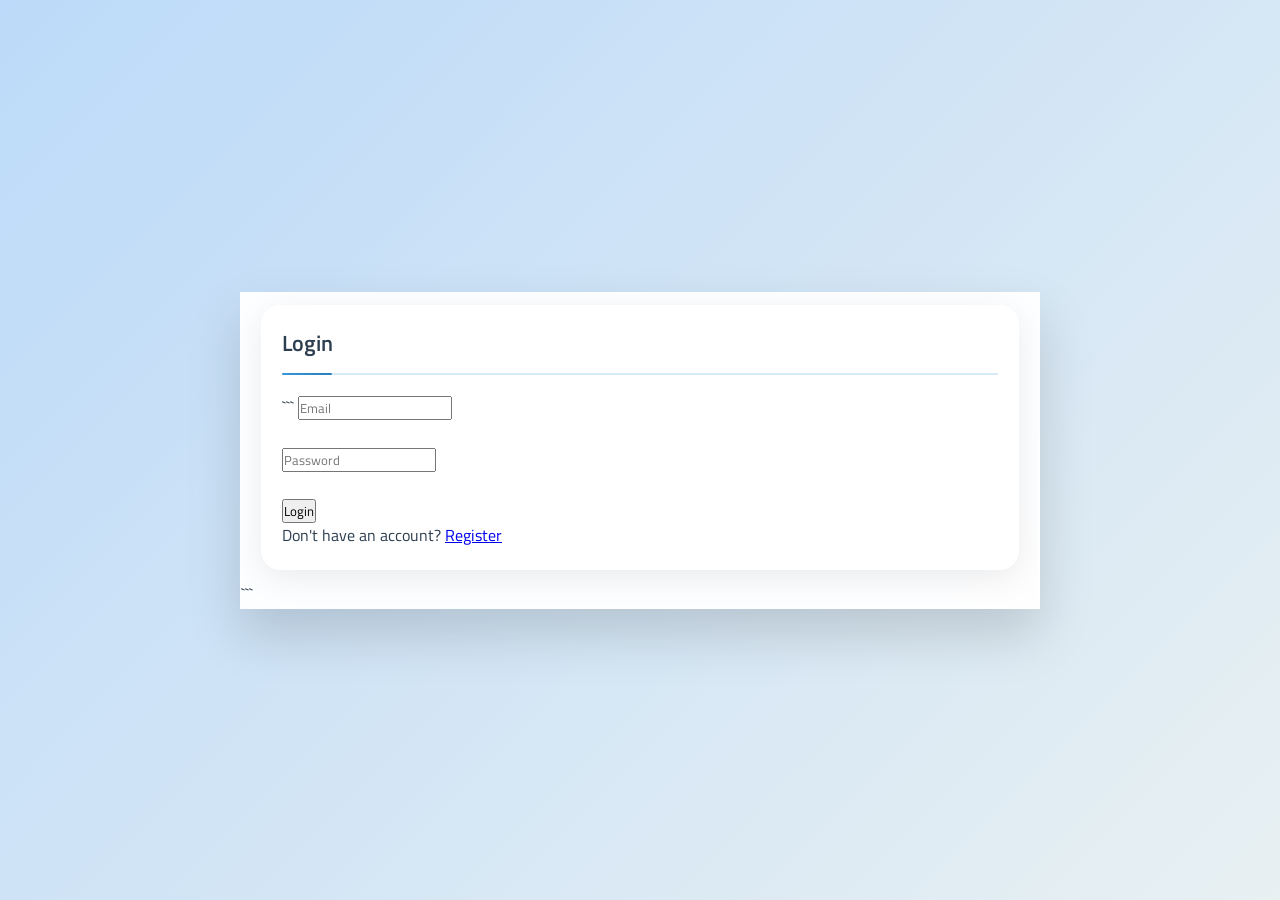
==== frontend/history.html @ b6891fa9 "Prepare deployment" ====
<!DOCTYPE html>

<html>
<head>
    <title>Analysis History</title>
    <link rel="stylesheet" href="style.css">
</head>
<body>

<div class="container">

```
<h1>📜 Analysis History</h1>

<button onclick="window.location.href='dashboard.html'">
    ← Back to Dashboard
</button>

<div id="history-container">
    Loading...
</div>
```

</div>

<script>

const token = localStorage.getItem("token");

if (!token) {
    window.location.href = "login.html";
}

async function loadHistory() {

    try {

        const response = await fetch(
            "/history",
            {
                headers: {
                    "Authorization": `Bearer ${token}`
                }
            }
        );

        const analyses = await response.json();

        const container =
            document.getElementById(
                "history-container"
            );

        if (analyses.length === 0) {

            container.innerHTML =
                "<p>No analyses found.</p>";

            return;
        }

        container.innerHTML =
            analyses.map(a => `
                <div class="card">

                    <h3>
                        Analysis #${a.id}
                    </h3>

                    <p>
                        Date:
                        ${new Date(
                            a.created_at
                        ).toLocaleString()}
                    </p>

                    <p>
                        Total Emissions:
                        <strong>
                            ${a.total_emissions}
                            kg/month
                        </strong>
                    </p>

                    <p>
                        ${a.optimizer_output}
                    </p>

                    <button
                        onclick="downloadPDF(${a.id})"
                    >
                        Download PDF
                    </button>

                </div>
            `).join("");

    }
    catch(error) {

        document.getElementById(
            "history-container"
        ).innerHTML =
            "<p>Error loading history.</p>";

        console.error(error);
    }
}

async function downloadPDF(id) {

    try {

        const response = await fetch(
            `/analysis/${id}/pdf`,
            {
                headers: {
                    "Authorization": `Bearer ${token}`
                }
            }
        );

        if (!response.ok) {
            throw new Error(
                "Failed to download PDF"
            );
        }

        const blob =
            await response.blob();

        const url =
            window.URL.createObjectURL(blob);

        const a =
            document.createElement("a");

        a.href = url;

        a.download =
            `report_${id}.pdf`;

        document.body.appendChild(a);

        a.click();

        a.remove();

        window.URL.revokeObjectURL(url);

    }
    catch(error) {

        alert(
            "Failed to download PDF"
        );

        console.error(error);
    }
}

loadHistory();

</script>

</body>
</html>
---- frontend/style.css ----
@import url("https://fonts.googleapis.com/css2?family=Titillium+Web:ital,wght@0,200;0,300;0,400;0,600;0,700;0,900;1,200;1,300;1,400;1,600;1,700&display=swap");

* {
  margin: 0;
  padding: 0;
  box-sizing: border-box;
  font-family: "Titillium Web", sans-serif;
}

body {
  font-family: "Titillium Web", sans-serif;
  background: linear-gradient(135deg, #bcdaf9, #e8f0f2);
  color: #2c3e50;
  display: flex;
  justify-content: center;
  align-items: center;
  min-height: 100vh;
  padding: 15px;
  margin: 0;
  line-height: 1.6;
}

.container {
  width: 100%;
  max-width: 800px;
  backdrop-filter: blur(15px);
  background: rgba(255, 255, 255, 0.95);

  box-shadow: 0 25px 50px rgba(0, 0, 0, 0.15),
    0 0 0 1px rgba(255, 255, 255, 0.2) inset;
  overflow: hidden;
  border: 1px solid rgba(255, 255, 255, 0.2);
}

header {
  text-align: center;
  padding: 35px 25px;
  background: linear-gradient(135deg, #2c3e50, #3498db);
  color: white;
  margin-bottom: 0;
  position: relative;
}

header::before {
  content: "";
  position: absolute;
  top: 0;
  left: 0;
  right: 0;
  bottom: 0;
  background: linear-gradient(
    135deg,
    rgba(255, 255, 255, 0.1) 0%,
    transparent 50%
  );
  pointer-events: none;
}

h1 {
  font-size: 2.8em;
  font-weight: 700;
  margin-bottom: 10px;
  background: linear-gradient(45deg, #ffffff, #ecf0f1);
  -webkit-background-clip: text;
  -webkit-text-fill-color: transparent;
  background-clip: text;
  width: fit-content;
  display: flex;
  justify-content: center;
  align-items: center;

  gap: 20px;
}

header p {
  color: rgba(255, 255, 255, 0.9);
  font-size: 1.1em;
  font-weight: 300;
}

.card {
  background: rgba(255, 255, 255, 0.98);
  border: none;
  border-radius: 20px;
  box-shadow: 0 8px 32px rgba(0, 0, 0, 0.08),
    0 1px 0 rgba(255, 255, 255, 0.5) inset;
  padding: 20px;
  margin: 12px 20px;
  transition: all 0.3s cubic-bezier(0.4, 0, 0.2, 1);
  backdrop-filter: blur(10px);
  border: 1px solid rgba(255, 255, 255, 0.3);
}

.card:hover {
  transform: translateY(-3px);
  box-shadow: 0 15px 45px rgba(0, 0, 0, 0.12),
    0 1px 0 rgba(255, 255, 255, 0.5) inset;
}

h2 {
  color: #2c3e50;
  font-size: 1.4em;
  font-weight: 600;
  margin-bottom: 20px;
  padding-bottom: 12px;
  border-bottom: 2px solid rgba(52, 152, 219, 0.2);
  position: relative;
}

h2::after {
  content: "";
  position: absolute;
  bottom: -2px;
  left: 0;
  width: 50px;
  height: 2px;
  background: linear-gradient(45deg, #3498db, #2980b9);
  border-radius: 1px;
}

.form-group {
  margin-bottom: 16px;
}

label {
  display: block;
  font-weight: 600;
  margin-bottom: 8px;
  color: #34495e;
  font-size: 0.9em;
  letter-spacing: 0.01em;
}

input[type="text"],
input[type="number"],
select,
input[type="range"] {
  width: 100%;
  padding: 14px 18px;
  border: 2px solid rgba(52, 152, 219, 0.1);
  border-radius: 12px;
  box-sizing: border-box;
  font-size: 1em;
  transition: all 0.3s cubic-bezier(0.4, 0, 0.2, 1);
  background: rgba(255, 255, 255, 0.8);
}

input[type="text"]:focus,
input[type="number"]:focus,
select:focus {
  outline: none;
  border-color: #3498db;
  box-shadow: 0 0 0 3px rgba(52, 152, 219, 0.1);
  transform: translateY(-1px);
}

input[type="range"] {
  appearance: none;
  -webkit-appearance: none;
  height: 8px;
  background: linear-gradient(
    90deg,
    rgba(52, 152, 219, 0.2),
    rgba(52, 152, 219, 0.4)
  );
  border-radius: 5px;
  border: none;
}

input[type="range"]::-webkit-slider-thumb {
  -webkit-appearance: none;
  appearance: none;
  width: 24px;
  height: 24px;
  border-radius: 50%;
  background: linear-gradient(45deg, #3498db, #2980b9);
  cursor: pointer;
  box-shadow: 0 4px 12px rgba(52, 152, 219, 0.4);
  transition: all 0.2s ease;
}

input[type="range"]::-webkit-slider-thumb:hover {
  transform: scale(1.1);
  box-shadow: 0 6px 16px rgba(52, 152, 219, 0.6);
}

.radio-group {
  display: flex;
  gap: 20px;
  margin-top: 10px;
}

.radio-group input[type="radio"] {
  width: auto;
  margin-right: 8px;
  accent-color: #3498db;
}

.radio-group label {
  display: flex;
  align-items: center;
  font-weight: 500;
  cursor: pointer;
  transition: color 0.2s ease;
}

.radio-group label:hover {
  color: #3498db;
}

.submit-btn {
  width: 95%;
  padding: 8px;
  border: none;
  background: linear-gradient(135deg, #3498db, #2980b9);
  color: #fff;
  font-size: 1.2em;
  font-weight: 600;
  border-radius: 12px;
  cursor: pointer;
  transition: all 0.3s cubic-bezier(0.4, 0, 0.2, 1);
  margin: 20px;
  box-shadow: 0 8px 25px rgba(52, 152, 219, 0.3);
}

.submit-btn:hover {
  background: linear-gradient(135deg, #2980b9, #1f618d);
  transform: translateY(-2px);
  box-shadow: 0 12px 30px rgba(52, 152, 219, 0.4);
}

.submit-btn:active {
  transform: translateY(0);
}

.results-area {
  margin-top: 20px;
  background-color: #e8f5e9;
  border: 1px solid #a5d6a7;
  border-radius: 8px;
  padding: 20px;
  display: none; /* Initially hidden */
  white-space: pre-wrap; /* Preserve formatting from LLM output */
}

/* add */
/* Additional CSS for clean results display - Add this to your existing style.css */

.results-area {
  margin-top: 20px;
  background-color: #ffffff;
  border-radius: 12px;
  box-shadow: 0 4px 15px rgba(0, 0, 0, 0.1);
  display: none; /* Initially hidden */
}

.loading {
  text-align: center;
  padding: 40px;
  font-size: 1.2em;
  color: #337033;
  background-color: #f8f9fa;
  border-radius: 12px;
}

.results-container {
  padding: 0;
  background: rgba(255, 255, 255, 0.98);
  border-radius: 20px;
  margin: 20px;
  overflow: hidden;
  box-shadow: 0 10px 40px rgba(0, 0, 0, 0.1),
    0 1px 0 rgba(255, 255, 255, 0.5) inset;
  backdrop-filter: blur(10px);
}

.result-header {
  background: linear-gradient(135deg, #2c3e50, #3498db);
  color: white;
  padding: 20px 25px;
  text-align: center;
  position: relative;
}

.result-header::before {
  content: "";
  position: absolute;
  top: 0;
  left: 0;
  right: 0;
  bottom: 0;
  background: linear-gradient(
    135deg,
    rgba(255, 255, 255, 0.1) 0%,
    transparent 50%
  );
  pointer-events: none;
}

.result-header h2 {
  margin: 0;
  font-size: 1.6em;
  font-weight: 600;
  position: relative;
  z-index: 1;
}

.result-section {
  padding: 15px 25px;
  border-bottom: 1px solid rgba(0, 0, 0, 0.05);
}

.result-section:last-child {
  border-bottom: none;
}

.result-section h3 {
  color: #2c3e50;
  font-size: 1.2em;
  margin: 0 0 12px 0;
  font-weight: 600;
  display: flex;
  align-items: center;
  gap: 8px;
}

.content-box {
  background: linear-gradient(135deg, #f8f9fa, #e9ecef);
  padding: 15px;
  border-radius: 12px;
  border-left: 4px solid #3498db;
  line-height: 1.6;
  font-size: 0.95em;
  box-shadow: 0 2px 8px rgba(0, 0, 0, 0.05);
}

.highlight-box {
  background: linear-gradient(135deg, #e3f2fd, #bbdefb);
  padding: 15px;
  border-radius: 12px;
  border: 1px solid #2196f3;
  color: #1565c0;
  font-weight: 500;
  box-shadow: 0 2px 8px rgba(33, 150, 243, 0.1);
  font-size: 0.95em;
}

.green-box {
  background: linear-gradient(135deg, #e8f5e9, #c8e6c9);
  padding: 15px;
  border-radius: 12px;
  border-left: 4px solid #4caf50;
  line-height: 1.6;
  font-size: 0.95em;
  box-shadow: 0 2px 8px rgba(76, 175, 80, 0.1);
}
.header-title-a {
  display: flex;
  align-items: center;
  justify-content: center;
}

.logo {
  max-width: 85px;
  margin: 0 auto;
  display: block;
}

.emissions-grid {
  display: grid;
  grid-template-columns: repeat(auto-fit, minmax(180px, 1fr));
  gap: 12px;
  margin-top: 12px;
}

.emission-item {
  background: linear-gradient(135deg, #ffffff, #f8f9fa);
  border: 1px solid rgba(0, 0, 0, 0.05);
  border-radius: 12px;
  padding: 15px;
  text-align: center;
  box-shadow: 0 4px 12px rgba(0, 0, 0, 0.05),
    0 1px 0 rgba(255, 255, 255, 0.8) inset;
  transition: all 0.3s cubic-bezier(0.4, 0, 0.2, 1);
}

.emission-item:hover {
  transform: translateY(-3px);
  box-shadow: 0 6px 20px rgba(0, 0, 0, 0.1),
    0 1px 0 rgba(255, 255, 255, 0.8) inset;
}

.emission-item.total {
  background: linear-gradient(135deg, #3498db, #2980b9);
  color: white;
  border-color: #2980b9;
  transform: scale(1.02);
}

.emission-item.total:hover {
  transform: scale(1.05) translateY(-3px);
}

.emission-value {
  font-size: 1.5em;
  font-weight: 700;
  color: #2c3e50;
  margin-bottom: 5px;
}

.emission-item.total .emission-value {
  color: white;
}

.emission-label {
  color: #7f8c8d;
  font-size: 0.8em;
  font-weight: 500;
  letter-spacing: 0.02em;
}

.emission-item.total .emission-label {
  color: rgba(255, 255, 255, 0.9);
}

.suggestions-section {
  background: linear-gradient(135deg, #fafafa, #f5f5f5);
}

.suggestion-category {
  margin-bottom: 18px;
}

.suggestion-category:last-child {
  margin-bottom: 0;
}

.suggestion-category h4 {
  color: #2c3e50;
  font-size: 1.05em;
  margin: 0 0 8px 0;
  font-weight: 600;
  display: flex;
  align-items: center;
  gap: 6px;
}

.suggestion-list {
  list-style: none;
  padding: 0;
  margin: 0;
}

.suggestion-list li {
  background: rgba(255, 255, 255, 0.8);
  margin: 6px 0;
  padding: 10px 14px;
  border-radius: 10px;
  border-left: 3px solid #3498db;
  transition: all 0.3s cubic-bezier(0.4, 0, 0.2, 1);
  font-size: 0.9em;
  line-height: 1.5;
  box-shadow: 0 2px 6px rgba(0, 0, 0, 0.03);
}

.suggestion-list li:hover {
  background: rgba(255, 255, 255, 1);
  transform: translateX(5px);
  box-shadow: 0 3px 10px rgba(0, 0, 0, 0.08);
  border-left-color: #2980b9;
}

.suggestion-list li:hover {
  transform: translateX(5px);
  box-shadow: 0 3px 10px rgba(0, 0, 0, 0.1);
}

.error-message {
  background-color: #ffebee;
  border: 1px solid #e57373;
  border-radius: 8px;
  padding: 20px;
  text-align: center;
}

.error-message h3 {
  color: #c62828;
  margin: 0 0 15px 0;
}

.error-message p {
  color: #d32f2f;
  margin: 10px 0;
}

/* Special formatting for decision section */
.summary-title {
  background: linear-gradient(135deg, #e8f5e9, #c8e6c9);
  padding: 12px 15px;
  border-radius: 6px;
  font-weight: bold;
  color: #2e7d32;
  margin: 15px 0 10px 0;
  border-left: 4px solid #4caf50;
}

.plan-title {
  background: linear-gradient(135deg, #fff3e0, #ffcc02);
  padding: 12px 15px;
  border-radius: 6px;
  font-weight: bold;
  color: #e65100;
  margin: 20px 0 15px 0;
  border-left: 4px solid #ff9800;
}

.action-item {
  background: white;
  margin: 15px 0;
  padding: 20px;
  border-radius: 8px;
  border: 1px solid #e0e0e0;
  box-shadow: 0 2px 5px rgba(0, 0, 0, 0.05);
}

.action-title {
  background: linear-gradient(135deg, #e3f2fd, #bbdefb);
  color: #1976d2;
  font-weight: bold;
  padding: 8px 12px;
  border-radius: 4px;
  margin: 10px 0 8px 0;
  display: inline-block;
}

.impact-title {
  background: linear-gradient(135deg, #f3e5f5, #ce93d8);
  color: #7b1fa2;
  font-weight: bold;
  padding: 8px 12px;
  border-radius: 4px;
  margin: 10px 0 8px 0;
  display: inline-block;
}

.content-box strong {
  color: #2e7d32;
  font-weight: 600;
}

/* Responsive design */
@media (max-width: 768px) {
  .emissions-grid {
    grid-template-columns: repeat(2, 1fr);
  }

  .result-section {
    padding: 20px;
  }

  .result-header {
    padding: 20px;
  }

  .result-header h2 {
    font-size: 1.5em;
  }
}

@media (max-width: 480px) {
  .emissions-grid {
    grid-template-columns: 1fr;
  }

  .emission-value {
    font-size: 1.5em;
  }
}

/* Animation keyframes and classes */
@keyframes fadeIn {
  from {
    opacity: 0;
  }
  to {
    opacity: 1;
  }
}

@keyframes slideDown {
  from {
    opacity: 0;
    transform: translateY(-30px);
  }
  to {
    opacity: 1;
    transform: translateY(0);
  }
}

@keyframes slideUp {
  from {
    opacity: 0;
    transform: translateY(30px);
  }
  to {
    opacity: 1;
    transform: translateY(0);
  }
}

@keyframes slideInLeft {
  from {
    opacity: 0;
    transform: translateX(-30px);
  }
  to {
    opacity: 1;
    transform: translateX(0);
  }
}

@keyframes bounceIn {
  0% {
    opacity: 0;
    transform: scale(0.3);
  }
  50% {
    opacity: 1;
    transform: scale(1.05);
  }
  70% {
    transform: scale(0.9);
  }
  100% {
    opacity: 1;
    transform: scale(1);
  }
}

/* Animation classes */
.fade-in {
  animation: fadeIn 0.8s ease-out;
}

.slide-down {
  animation: slideDown 0.6s ease-out;
}

.slide-up {
  animation: slideUp 0.6s ease-out;
  animation-fill-mode: both;
}

.slide-in-left {
  animation: slideInLeft 0.5s ease-out;
  animation-fill-mode: both;
}

.bounce-in {
  animation: bounceIn 0.6s ease-out;
  animation-fill-mode: both;
}

/* Reduced spacing for compact layout */
.suggestion-category {
  margin-bottom: 15px;
}

.suggestion-category:last-child {
  margin-bottom: 0;
}

.suggestion-list li {
  background-color: white;
  margin: 8px 0;
  padding: 12px;
  border-radius: 8px;
  border-left: 3px solid #4caf50;
  box-shadow: 0 2px 5px rgba(0, 0, 0, 0.05);
  line-height: 1.4;
  transition: all 0.2s ease;
}

.content-box,
.highlight-box,
.green-box {
  padding: 15px;
  margin-bottom: 0;
}

.emissions-grid {
  gap: 12px;
  margin-top: 10px;
}

.emission-item {
  padding: 15px;
}

.result-header {
  padding: 20px;
}
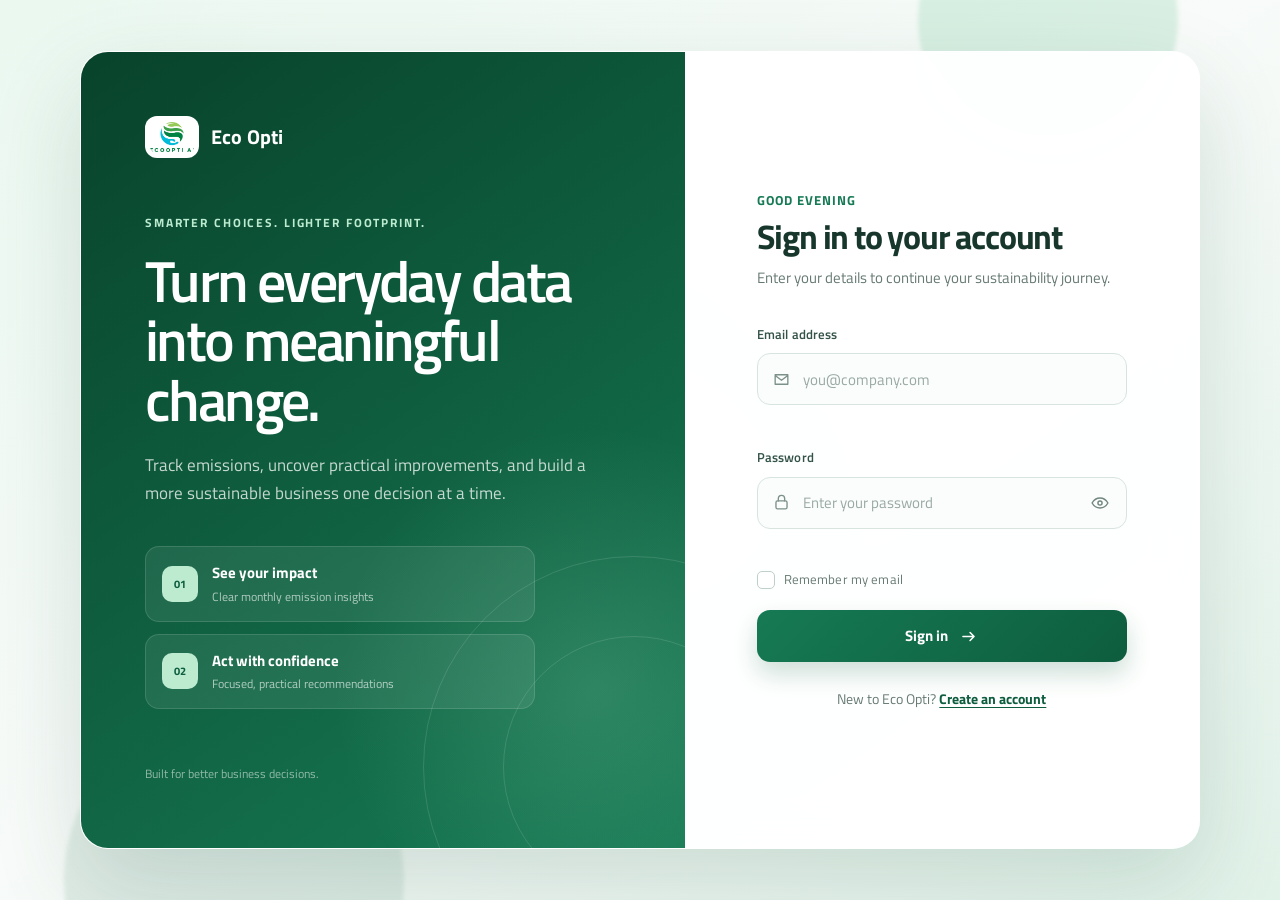
==== commit 8ebc8b59: "fix(api): resolve duplicate PDF route signature and sanitize history UI" ====
--- a/frontend/history.html
+++ b/frontend/history.html
@@ -1,30 +1,32 @@
 <!DOCTYPE html>
-
-<html>
+<html lang="en">
 <head>
-    <title>Analysis History</title>
+    <meta charset="UTF-8">
+    <meta name="viewport" content="width=device-width, initial-scale=1.0">
+    <title>Analysis History - Eco Opti Agent</title>
     <link rel="stylesheet" href="style.css">
+    <link rel="icon" href="FullLogo_NoBuffer.jpg" type="image/jpeg">
 </head>
 <body>
 
 <div class="container">
+    <header>
+        <h1>📜 Analysis History</h1>
+        <p>Review past sustainability reports and download PDF summaries</p>
+    </header>
 
-```
-<h1>📜 Analysis History</h1>
+    <div style="padding: 20px;">
+        <button class="submit-btn" style="width: auto; margin: 0 0 20px 0; padding: 10px 20px; font-size: 1em;" onclick="window.location.href='dashboard.html'">
+            ← Back to Dashboard
+        </button>
 
-<button onclick="window.location.href='dashboard.html'">
-    ← Back to Dashboard
-</button>
-
-<div id="history-container">
-    Loading...
-</div>
-```
-
+        <div id="history-container">
+            <p>Loading your past analyses...</p>
+        </div>
+    </div>
 </div>
 
 <script>
-
 const token = localStorage.getItem("token");
 
 if (!token) {
@@ -32,135 +34,72 @@
 }
 
 async function loadHistory() {
+    try {
+        const response = await fetch("/history", {
+            headers: {
+                "Authorization": `Bearer ${token}`
+            }
+        });
 
-    try {
-
-        const response = await fetch(
-            "/history",
-            {
-                headers: {
-                    "Authorization": `Bearer ${token}`
-                }
-            }
-        );
+        if (!response.ok) {
+            throw new Error("Failed to load history");
+        }
 
         const analyses = await response.json();
+        const container = document.getElementById("history-container");
 
-        const container =
-            document.getElementById(
-                "history-container"
-            );
-
-        if (analyses.length === 0) {
-
-            container.innerHTML =
-                "<p>No analyses found.</p>";
-
+        if (!Array.isArray(analyses) || analyses.length === 0) {
+            container.innerHTML = "<p>No past analyses found.</p>";
             return;
         }
 
-        container.innerHTML =
-            analyses.map(a => `
-                <div class="card">
-
-                    <h3>
-                        Analysis #${a.id}
-                    </h3>
-
-                    <p>
-                        Date:
-                        ${new Date(
-                            a.created_at
-                        ).toLocaleString()}
-                    </p>
-
-                    <p>
-                        Total Emissions:
-                        <strong>
-                            ${a.total_emissions}
-                            kg/month
-                        </strong>
-                    </p>
-
-                    <p>
-                        ${a.optimizer_output}
-                    </p>
-
-                    <button
-                        onclick="downloadPDF(${a.id})"
-                    >
-                        Download PDF
-                    </button>
-
-                </div>
-            `).join("");
-
+        container.innerHTML = analyses.map(a => `
+            <div class="card">
+                <h3>Analysis #${a.id}</h3>
+                <p><strong>Date:</strong> ${new Date(a.created_at).toLocaleString()}</p>
+                <p><strong>Total Emissions:</strong> ${a.total_emissions} kg CO₂ / month</p>
+                <p style="margin-top: 10px;"><strong>Key Output:</strong> ${a.optimizer_output}</p>
+                <button class="submit-btn" style="width: auto; margin: 15px 0 0 0; padding: 8px 16px; font-size: 0.9em;" onclick="downloadPDF(${a.id})">
+                    📥 Download PDF Report
+                </button>
+            </div>
+        `).join("");
     }
     catch(error) {
-
-        document.getElementById(
-            "history-container"
-        ).innerHTML =
-            "<p>Error loading history.</p>";
-
+        document.getElementById("history-container").innerHTML = "<p style='color: red;'>Error loading analysis history.</p>";
         console.error(error);
     }
 }
 
 async function downloadPDF(id) {
-
     try {
-
-        const response = await fetch(
-            `/analysis/${id}/pdf`,
-            {
-                headers: {
-                    "Authorization": `Bearer ${token}`
-                }
+        const response = await fetch(`/analysis/${id}/pdf`, {
+            headers: {
+                "Authorization": `Bearer ${token}`
             }
-        );
+        });
 
         if (!response.ok) {
-            throw new Error(
-                "Failed to download PDF"
-            );
+            throw new Error("Failed to download PDF");
         }
 
-        const blob =
-            await response.blob();
-
-        const url =
-            window.URL.createObjectURL(blob);
-
-        const a =
-            document.createElement("a");
-
+        const blob = await response.blob();
+        const url = window.URL.createObjectURL(blob);
+        const a = document.createElement("a");
         a.href = url;
-
-        a.download =
-            `report_${id}.pdf`;
-
+        a.download = `report_${id}.pdf`;
         document.body.appendChild(a);
-
         a.click();
-
         a.remove();
-
         window.URL.revokeObjectURL(url);
-
     }
     catch(error) {
-
-        alert(
-            "Failed to download PDF"
-        );
-
+        alert("Failed to download PDF report");
         console.error(error);
     }
 }
 
 loadHistory();
-
 </script>
 
 </body>
--- a/frontend/style.css
+++ b/frontend/style.css
@@ -698,6 +698,725 @@
   padding: 15px;
 }
 
-.result-header {
-  padding: 20px;
-}
+.result-header {
+  padding: 20px;
+}
+
+/* Login page */
+.login-page {
+  --login-ink: #17372c;
+  --login-muted: #667a72;
+  --login-green: #167a54;
+  --login-green-dark: #0d5d3e;
+  --login-mint: #dff5e9;
+  --pointer-x: 50vw;
+  --pointer-y: 50vh;
+  display: grid;
+  min-height: 100vh;
+  padding: 28px;
+  overflow-x: hidden;
+  background:
+    radial-gradient(
+      500px circle at var(--pointer-x) var(--pointer-y),
+      rgba(116, 211, 163, 0.16),
+      transparent 48%
+    ),
+    linear-gradient(145deg, #eaf8f0 0%, #f8fbf9 48%, #e1f2e9 100%);
+  color: var(--login-ink);
+}
+
+.login-page::before {
+  content: "";
+  position: fixed;
+  inset: 0;
+  pointer-events: none;
+  opacity: 0.35;
+  background-image: radial-gradient(rgba(22, 122, 84, 0.25) 0.7px, transparent 0.7px);
+  background-size: 18px 18px;
+  mask-image: linear-gradient(to bottom right, black, transparent 70%);
+}
+
+.login-glow {
+  position: fixed;
+  border-radius: 50%;
+  filter: blur(2px);
+  pointer-events: none;
+  animation: login-float 9s ease-in-out infinite;
+}
+
+.login-glow-one {
+  top: -110px;
+  right: 8%;
+  width: 260px;
+  height: 260px;
+  background: rgba(82, 186, 132, 0.18);
+}
+
+.login-glow-two {
+  bottom: -150px;
+  left: 5%;
+  width: 340px;
+  height: 340px;
+  background: rgba(69, 142, 110, 0.12);
+  animation-delay: -4s;
+}
+
+.login-shell {
+  z-index: 1;
+  display: grid;
+  grid-template-columns: minmax(0, 1.08fr) minmax(420px, 0.92fr);
+  width: min(1120px, 100%);
+  min-height: min(720px, calc(100vh - 56px));
+  margin: auto;
+  overflow: hidden;
+  border: 1px solid rgba(255, 255, 255, 0.85);
+  border-radius: 28px;
+  background: rgba(255, 255, 255, 0.76);
+  box-shadow: 0 35px 90px rgba(31, 82, 61, 0.16);
+  backdrop-filter: blur(20px);
+  animation: login-arrive 0.7s cubic-bezier(0.22, 1, 0.36, 1);
+}
+
+.login-story {
+  position: relative;
+  display: flex;
+  flex-direction: column;
+  padding: clamp(32px, 5vw, 64px);
+  overflow: hidden;
+  background:
+    radial-gradient(circle at 85% 80%, rgba(169, 231, 195, 0.18), transparent 32%),
+    linear-gradient(145deg, #08432b, #167a54);
+  color: white;
+}
+
+.login-story::before,
+.login-story::after {
+  content: "";
+  position: absolute;
+  border: 1px solid rgba(255, 255, 255, 0.12);
+  border-radius: 50%;
+}
+
+.login-story::before {
+  right: -160px;
+  bottom: -130px;
+  width: 420px;
+  height: 420px;
+}
+
+.login-story::after {
+  right: -80px;
+  bottom: -50px;
+  width: 260px;
+  height: 260px;
+}
+
+.login-brand {
+  z-index: 1;
+  display: inline-flex;
+  align-items: center;
+  align-self: flex-start;
+  gap: 12px;
+  color: white;
+  font-size: 1.25rem;
+  font-weight: 700;
+  letter-spacing: 0.01em;
+  text-decoration: none;
+}
+
+.login-brand img {
+  width: 54px;
+  height: 42px;
+  padding: 5px;
+  border-radius: 12px;
+  object-fit: contain;
+  background: white;
+}
+
+.story-content {
+  z-index: 1;
+  max-width: 530px;
+  margin: auto 0;
+  padding: 55px 0;
+}
+
+.eyebrow {
+  margin-bottom: 18px;
+  color: #bcebd0;
+  font-size: 0.78rem;
+  font-weight: 700;
+  letter-spacing: 0.15em;
+  text-transform: uppercase;
+}
+
+.login-story h1 {
+  display: block;
+  width: auto;
+  margin: 0 0 22px;
+  color: white;
+  background: none;
+  font-size: clamp(2.35rem, 4.5vw, 4.25rem);
+  font-weight: 600;
+  line-height: 1.03;
+  letter-spacing: -0.045em;
+  -webkit-text-fill-color: currentColor;
+}
+
+.story-copy {
+  max-width: 500px;
+  color: rgba(255, 255, 255, 0.76);
+  font-size: 1.05rem;
+  line-height: 1.7;
+}
+
+.impact-preview {
+  display: grid;
+  gap: 12px;
+  margin-top: 38px;
+}
+
+.impact-card {
+  display: flex;
+  align-items: center;
+  gap: 14px;
+  max-width: 390px;
+  padding: 14px 16px;
+  border: 1px solid rgba(255, 255, 255, 0.13);
+  border-radius: 14px;
+  background: rgba(255, 255, 255, 0.08);
+  transition: transform 0.25s ease, background 0.25s ease;
+}
+
+.impact-card:hover {
+  transform: translateX(6px);
+  background: rgba(255, 255, 255, 0.13);
+}
+
+.impact-icon {
+  display: grid;
+  flex: 0 0 36px;
+  width: 36px;
+  height: 36px;
+  place-items: center;
+  border-radius: 10px;
+  background: #bcebd0;
+  color: #0d5d3e;
+  font-size: 0.7rem;
+  font-weight: 700;
+}
+
+.impact-card strong,
+.impact-card div > span {
+  display: block;
+}
+
+.impact-card strong {
+  font-size: 0.92rem;
+}
+
+.impact-card div > span {
+  margin-top: 2px;
+  color: rgba(255, 255, 255, 0.65);
+  font-size: 0.78rem;
+}
+
+.story-note {
+  z-index: 1;
+  color: rgba(255, 255, 255, 0.54);
+  font-size: 0.78rem;
+}
+
+.login-panel {
+  display: grid;
+  place-items: center;
+  padding: clamp(34px, 6vw, 72px);
+  background: rgba(255, 255, 255, 0.74);
+}
+
+.login-form-wrap {
+  width: min(390px, 100%);
+}
+
+.login-heading {
+  margin-bottom: 34px;
+}
+
+.login-kicker {
+  display: block;
+  margin-bottom: 5px;
+  color: var(--login-green);
+  font-size: 0.82rem;
+  font-weight: 700;
+  letter-spacing: 0.08em;
+  text-transform: uppercase;
+}
+
+.login-heading h2 {
+  margin: 0;
+  padding: 0;
+  border: 0;
+  color: var(--login-ink);
+  font-size: clamp(1.75rem, 3vw, 2.15rem);
+  font-weight: 700;
+  line-height: 1.2;
+  letter-spacing: -0.035em;
+}
+
+.login-heading h2::after {
+  display: none;
+}
+
+.login-heading p {
+  margin-top: 10px;
+  color: var(--login-muted);
+  font-size: 0.92rem;
+  line-height: 1.55;
+}
+
+.login-field {
+  margin-bottom: 20px;
+}
+
+.login-field label {
+  margin-bottom: 8px;
+  color: #345348;
+  font-size: 0.84rem;
+  font-weight: 600;
+}
+
+.label-row {
+  display: flex;
+  align-items: center;
+  justify-content: space-between;
+}
+
+.input-wrap {
+  position: relative;
+  display: flex;
+  align-items: center;
+}
+
+.input-wrap > svg {
+  position: absolute;
+  left: 15px;
+  z-index: 1;
+  width: 19px;
+  fill: none;
+  stroke: #7c9189;
+  stroke-linecap: round;
+  stroke-linejoin: round;
+  stroke-width: 1.7;
+  pointer-events: none;
+  transition: stroke 0.2s ease;
+}
+
+.login-page .input-wrap input {
+  width: 100%;
+  height: 52px;
+  padding: 0 48px 0 45px;
+  border: 1px solid #d8e4de;
+  border-radius: 13px;
+  outline: none;
+  background: rgba(250, 253, 251, 0.85);
+  color: var(--login-ink);
+  font: inherit;
+  font-size: 0.94rem;
+  transition: border-color 0.2s ease, box-shadow 0.2s ease, background 0.2s ease;
+}
+
+.login-page .input-wrap input::placeholder {
+  color: #9aa9a3;
+}
+
+.login-page .input-wrap input:focus {
+  border-color: var(--login-green);
+  background: white;
+  box-shadow: 0 0 0 4px rgba(22, 122, 84, 0.1);
+}
+
+.input-wrap:focus-within > svg {
+  stroke: var(--login-green);
+}
+
+.password-toggle {
+  position: absolute;
+  right: 8px;
+  display: grid;
+  width: 38px;
+  height: 38px;
+  padding: 9px;
+  place-items: center;
+  border: 0;
+  border-radius: 9px;
+  background: transparent;
+  color: #71867e;
+  cursor: pointer;
+}
+
+.password-toggle:hover,
+.password-toggle:focus-visible {
+  outline: none;
+  background: var(--login-mint);
+  color: var(--login-green-dark);
+}
+
+.password-toggle svg {
+  width: 20px;
+  fill: none;
+  stroke: currentColor;
+  stroke-linecap: round;
+  stroke-linejoin: round;
+  stroke-width: 1.7;
+}
+
+.password-toggle .eye-closed,
+.password-toggle[aria-pressed="true"] .eye-open {
+  display: none;
+}
+
+.password-toggle[aria-pressed="true"] .eye-closed {
+  display: block;
+}
+
+.field-error {
+  display: block;
+  min-height: 17px;
+  margin-top: 5px;
+  color: #b33f3f;
+  font-size: 0.75rem;
+  line-height: 1.2;
+}
+
+.password-strength-wrap {
+  margin-top: 7px;
+  display: flex;
+  flex-direction: column;
+  gap: 4px;
+}
+
+.strength-bar-bg {
+  width: 100%;
+  height: 4px;
+  background: #e1e9e5;
+  border-radius: 2px;
+  overflow: hidden;
+}
+
+.strength-bar-fill {
+  height: 100%;
+  width: 0%;
+  transition: width 0.3s ease, background-color 0.3s ease;
+  border-radius: 2px;
+}
+
+.strength-bar-fill.weak {
+  width: 33%;
+  background-color: #e74c3c;
+}
+
+.strength-bar-fill.medium {
+  width: 66%;
+  background-color: #f39c12;
+}
+
+.strength-bar-fill.strong {
+  width: 100%;
+  background-color: #167a54;
+}
+
+.strength-text {
+  font-size: 0.73rem;
+  color: var(--login-muted);
+  font-weight: 600;
+}
+
+
+.login-field.has-error .input-wrap input {
+  border-color: #c85e5e;
+  box-shadow: 0 0 0 3px rgba(200, 94, 94, 0.08);
+}
+
+.remember-option {
+  display: inline-flex;
+  align-items: center;
+  gap: 9px;
+  margin: -3px 0 20px;
+  color: var(--login-muted);
+  font-size: 0.82rem;
+  font-weight: 500;
+  cursor: pointer;
+}
+
+.remember-option input {
+  position: absolute;
+  opacity: 0;
+}
+
+.custom-check {
+  display: grid;
+  width: 18px;
+  height: 18px;
+  place-items: center;
+  border: 1px solid #bed0c7;
+  border-radius: 5px;
+  background: white;
+  transition: all 0.2s ease;
+}
+
+.remember-option input:checked + .custom-check {
+  border-color: var(--login-green);
+  background: var(--login-green);
+}
+
+.remember-option input:checked + .custom-check::after {
+  content: "";
+  width: 7px;
+  height: 4px;
+  margin-top: -2px;
+  border-bottom: 2px solid white;
+  border-left: 2px solid white;
+  transform: rotate(-45deg);
+}
+
+.remember-option input:focus-visible + .custom-check {
+  box-shadow: 0 0 0 3px rgba(22, 122, 84, 0.14);
+}
+
+.login-status {
+  display: none;
+  margin: -5px 0 16px;
+  padding: 10px 12px;
+  border-radius: 9px;
+  font-size: 0.8rem;
+  line-height: 1.4;
+}
+
+.login-status.is-error,
+.login-status.is-success {
+  display: block;
+  animation: status-in 0.25s ease;
+}
+
+.login-status.is-error {
+  background: #fff0f0;
+  color: #9b3434;
+}
+
+.login-status.is-success {
+  background: #e5f7ed;
+  color: #126c49;
+}
+
+.login-submit {
+  display: flex;
+  width: 100%;
+  height: 52px;
+  align-items: center;
+  justify-content: center;
+  gap: 11px;
+  border: 0;
+  border-radius: 13px;
+  background: linear-gradient(135deg, var(--login-green), var(--login-green-dark));
+  box-shadow: 0 12px 24px rgba(13, 93, 62, 0.2);
+  color: white;
+  font: inherit;
+  font-size: 0.94rem;
+  font-weight: 700;
+  cursor: pointer;
+  transition: transform 0.2s ease, box-shadow 0.2s ease, filter 0.2s ease;
+}
+
+.login-submit:hover:not(:disabled) {
+  transform: translateY(-2px);
+  box-shadow: 0 16px 30px rgba(13, 93, 62, 0.28);
+  filter: brightness(1.05);
+}
+
+.login-submit:active:not(:disabled) {
+  transform: translateY(0);
+}
+
+.login-submit:focus-visible {
+  outline: 3px solid rgba(22, 122, 84, 0.24);
+  outline-offset: 3px;
+}
+
+.login-submit:disabled {
+  cursor: wait;
+  opacity: 0.88;
+}
+
+.login-submit > svg {
+  width: 19px;
+  fill: none;
+  stroke: currentColor;
+  stroke-linecap: round;
+  stroke-linejoin: round;
+  stroke-width: 2;
+  transition: transform 0.2s ease;
+}
+
+.login-submit:hover > svg {
+  transform: translateX(3px);
+}
+
+.button-loader {
+  display: none;
+  width: 19px;
+  height: 19px;
+  border: 2px solid rgba(255, 255, 255, 0.35);
+  border-top-color: white;
+  border-radius: 50%;
+  animation: login-spin 0.7s linear infinite;
+}
+
+.login-submit.is-loading .button-loader {
+  display: block;
+}
+
+.login-submit.is-loading > svg {
+  display: none;
+}
+
+.login-submit.is-success {
+  background: #176e4d;
+}
+
+.register-prompt {
+  margin-top: 26px;
+  color: var(--login-muted);
+  font-size: 0.86rem;
+  text-align: center;
+}
+
+.register-prompt a {
+  color: var(--login-green-dark);
+  font-weight: 700;
+  text-underline-offset: 3px;
+}
+
+@keyframes login-arrive {
+  from {
+    opacity: 0;
+    transform: translateY(16px) scale(0.985);
+  }
+  to {
+    opacity: 1;
+    transform: translateY(0) scale(1);
+  }
+}
+
+@keyframes login-float {
+  0%,
+  100% {
+    transform: translate3d(0, 0, 0);
+  }
+  50% {
+    transform: translate3d(0, 18px, 0);
+  }
+}
+
+@keyframes login-spin {
+  to {
+    transform: rotate(360deg);
+  }
+}
+
+@keyframes status-in {
+  from {
+    opacity: 0;
+    transform: translateY(-4px);
+  }
+}
+
+@media (max-width: 850px) {
+  .login-page {
+    padding: 18px;
+  }
+
+  .login-shell {
+    grid-template-columns: 1fr;
+    max-width: 590px;
+  }
+
+  .login-story {
+    min-height: 275px;
+    padding: 30px;
+  }
+
+  .story-content {
+    padding: 42px 0 12px;
+  }
+
+  .login-story h1 {
+    max-width: 470px;
+    font-size: clamp(2rem, 7vw, 3rem);
+  }
+
+  .story-copy,
+  .impact-preview,
+  .story-note {
+    display: none;
+  }
+
+  .login-panel {
+    padding: 44px 32px;
+  }
+}
+
+@media (max-width: 480px) {
+  .login-page {
+    display: block;
+    padding: 0;
+    background: white;
+  }
+
+  .login-shell {
+    min-height: 100vh;
+    border: 0;
+    border-radius: 0;
+    box-shadow: none;
+  }
+
+  .login-story {
+    min-height: 225px;
+    padding: 24px;
+    border-radius: 0 0 26px 26px;
+  }
+
+  .story-content {
+    padding: 32px 0 0;
+  }
+
+  .eyebrow {
+    margin-bottom: 10px;
+  }
+
+  .login-story h1 {
+    margin-bottom: 0;
+    font-size: 2.15rem;
+  }
+
+  .login-panel {
+    align-items: start;
+    padding: 38px 24px 45px;
+  }
+
+  .login-heading {
+    margin-bottom: 28px;
+  }
+}
+
+@media (prefers-reduced-motion: reduce) {
+  .login-shell,
+  .login-glow,
+  .button-loader,
+  .login-status {
+    animation: none;
+  }
+
+  .impact-card,
+  .login-submit {
+    transition: none;
+  }
+}
